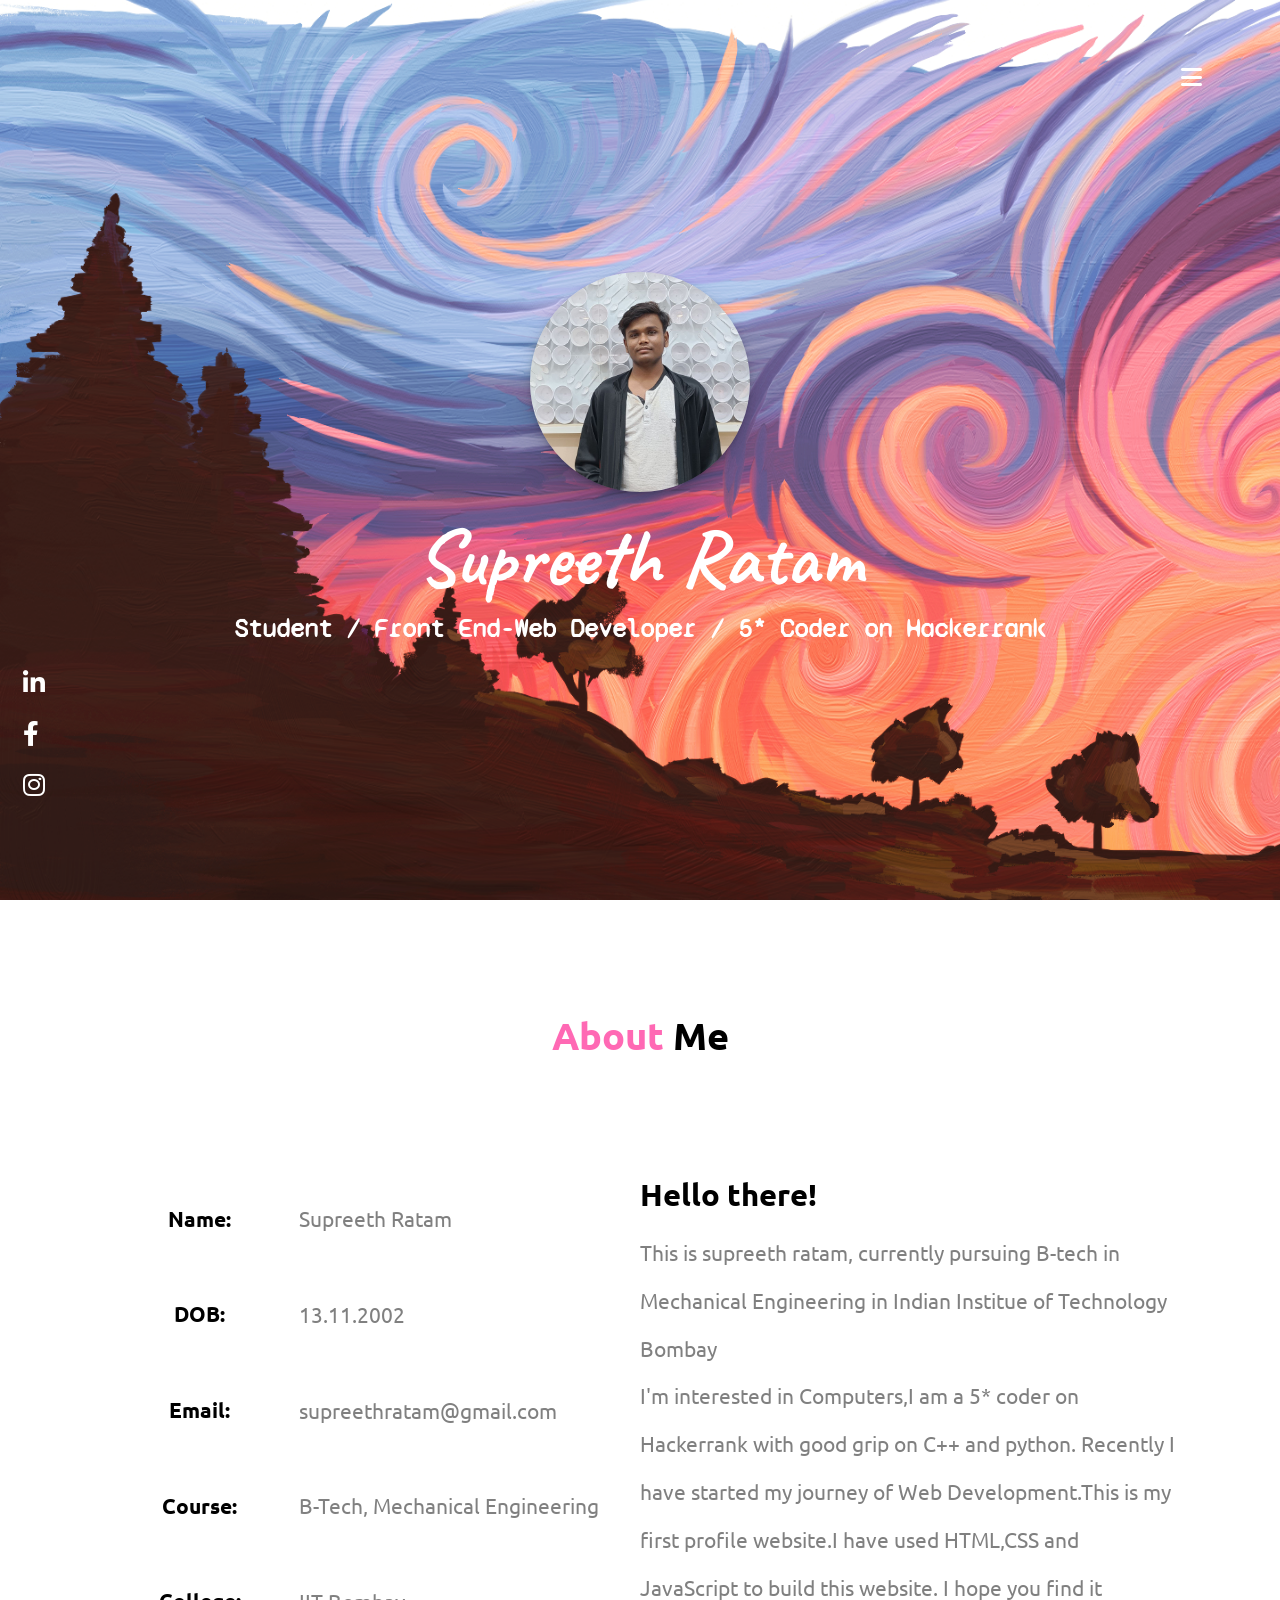
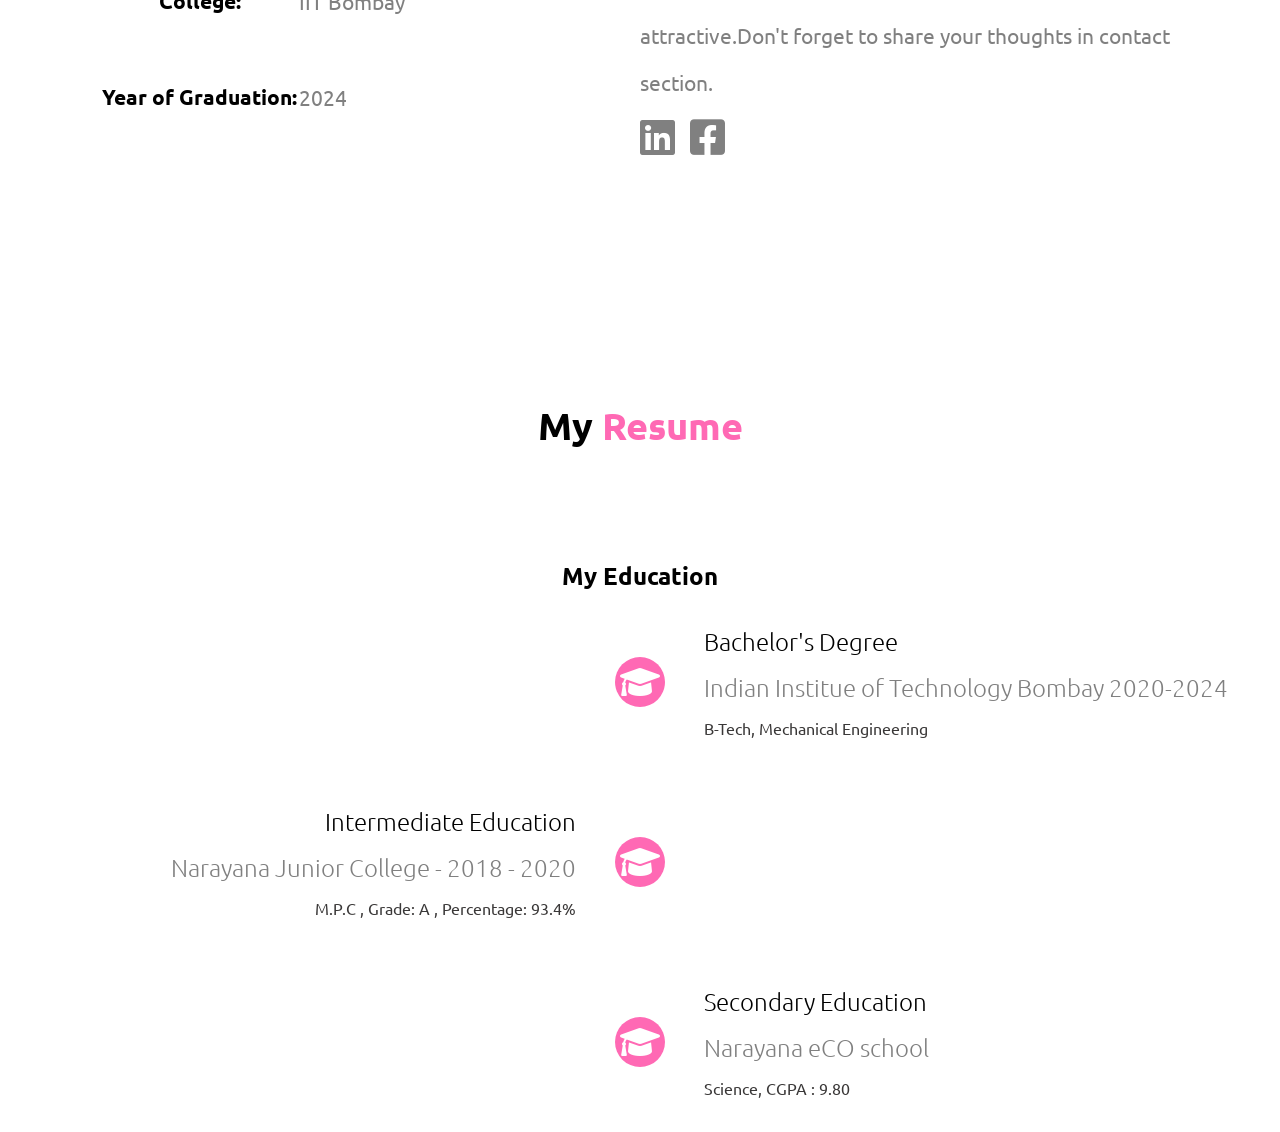
==== index.html @ 2ddf0555 "Second Push This is my second attempt to push the website" ====
<!DOCTYPE html>
<html lang="en">
  <head>
    <meta charset="UTF-8" />
    <meta http-equiv="X-UA-Compatible" content="IE=edge" />
    <meta name="viewport" content="width=device-width, initial-scale=1.0" />
    <title>protofolio</title>
    <link rel="stylesheet" href="style.css" />
    <link rel="preconnect" href="https://fonts.googleapis.com" />
    <link rel="preconnect" href="https://fonts.gstatic.com" crossorigin />
    <link
      href="https://fonts.googleapis.com/css2?family=Caveat:wght@400;500;600;700&family=Montserrat:ital,wght@0,100;0,200;0,300;0,400;0,500;0,600;0,700;0,800;0,900;1,100;1,200;1,300;1,400;1,500;1,600;1,700;1,800;1,900&family=Syne+Mono&family=Ubuntu:ital,wght@0,300;0,400;0,500;0,700;1,300;1,400;1,500;1,700&display=swap"
      rel="stylesheet"
    />
    <link rel="stylesheet" href="css/all.min.css" />
    <link rel="stylesheet" href="css/responsive.css" />
    <link rel="stylesheet" href="https://unpkg.com/aos@next/dist/aos.css" />
  </head>
  <body>
    <!-- -------------------------------cover page------------------------------- -->
    <section id="Home">
      <div class="cover">
        <nav>
          <i class="fa-solid fa-bars" id="clickme"></i>
          <ul id="navli">
            <li><a href="#">Home</a></li>
            <li><a href="#">About Me</a></li>
            <li><a href="#">My Resume</a></li>
            <li><a href="#">Contact Me</a></li>
          </ul>
        </nav>
        <div class="circle">
          <img src="img/me2.jpg" alt="" />
        </div>
        <h1 data-aos="fade-up">Supreeth Ratam</h1>
        <h2 data-aos="fade-up">Student / Front End-Web Developer / 5* Coder on Hackerrank</h2>
        <div class="contactLink">
          <i class="fa-brands fa-linkedin-in"></i>
          <i class="fa-brands fa-facebook-f"></i>
          <i class="fa-brands fa-instagram"></i>
        </div>
      </div>
    </section>
    <!-- ----------------------------------------------AboutMe---------------------------------------------- -->
    <section id="AboutMe">
      <div class="aboutme" data-aos="fade-down">
        <h1><span class="col">About</span> Me</h1>
      </div>
      <div class="box1">
        <div class="left-col" data-aos="fade-right">
          <table>
            <tr>
              <th>Name:</th>
              <td>Supreeth Ratam</td>
            </tr>
            <tr>
              <th>DOB:</th>
              <td>13.11.2002</td>
            </tr>
            <tr>
              <th>Email:</th>
              <td>supreethratam@gmail.com</td>
            </tr>
            <tr>
              <th>Course:</th>
              <td>B-Tech, Mechanical Engineering</td>
            </tr>
            <tr>
              <th>College:</th>
              <td>IIT Bombay</td>
            </tr>
            <tr>
              <th>Year of Graduation:</th>
              <td>2024</td>
            </tr>
          </table>
        </div>
        <div class="right-col" data-aos="fade-left">
          <h1 ata-aos="fade-in">Hello there!</h1>
          <p>
            This is supreeth ratam, currently pursuing B-tech in Mechanical
            Engineering in Indian Institue of Technology Bombay
          </p>
          <p>
            I'm interested in Computers,I am a 5* coder on Hackerrank with good
            grip on C++ and python. Recently I have started my journey of Web
            Development.This is my first profile website.I have used HTML,CSS
            and JavaScript to build this website. I hope you find it
            attractive.Don't forget to share your thoughts in contact section.
          </p>
          <i class="fa-brands fa-linkedin"></i>
          <i class="fa-brands fa-facebook-square"></i>
        </div>
      </div>
    </section>
    <!-----------------------------------resume----------------------------------->
    <section id="resume">
      <div class="aboutme">
        <h1>My <span class="col">Resume</span></h1>
      </div>
      <h2 id="edu">My Education</h2>
      <div class="container">
        <div class="row">
          <div class="emptybox"></div>
          <div class="iconbox">
            <div><i class="fa-solid fa-graduation-cap"></i></div>
          </div>
          <div class="filledbox" data-aos="fade-left">
            <h1>Bachelor's Degree</h1>
            <h2>Indian Institue of Technology Bombay 2020-2024</h2>
            <p>B-Tech, Mechanical Engineering</p>
          </div>
        </div>
        <div class="row">
          <div class="filledbox" id="filled2" data-aos="fade-right">
            <h1>Intermediate Education</h1>
            <h2>Narayana Junior College - 2018 - 2020</h2>
            <p>M.P.C , Grade: A , Percentage: 93.4%</p>
          </div>
          <div class="iconbox">
            <div><i class="fa-solid fa-graduation-cap"></i></div>
          </div>
          <div class="emptybox"></div>
        </div>
        <div class="row">
          <div class="emptybox"></div>
          <div class="iconbox">
            <div><i class="fa-solid fa-graduation-cap"></i></div>
          </div>
          <div class="filledbox" data-aos="fade-left">
            <h1>Secondary Education</h1>
            <h2>Narayana eCO school</h2>
            <p>Science, CGPA : 9.80</p>
          </div>
        </div>
      </div>
    </section>
    <script>
      var navli = document.getElementById("navli");
      var clickme = document.getElementById("clickme");
      navli.style.right = "-250px";
      clickme.onclick = function () {
        if (navli.style.right == "-250px") {
          navli.style.right = "20px";
        } else {
          navli.style.right = "-250px";
        }
      };
    </script>
     <script src="https://unpkg.com/aos@next/dist/aos.js"></script>
     <script>
       AOS.init({
        offset: 120,
        duration: 1000,
       });
     </script>
  </body>
</html>
---- style.css ----
* {
  margin: 0px;
  padding: 0px;
  border: 0;
}
/* -------------------navmenu------------------- */
nav{
  position: absolute;
  top: 60px;
  right: 0px;
  font-size: 20px;
  color: white;
}
#navli{
  position: relative;
  right: -250px;
  transition: 0.5s;
}
nav i{
  cursor: pointer;
  padding: 5px;
  height: 25px;
  width: 25px;
  font-size: 1.5rem ;}
nav li{
  list-style: none;
  color: white;
  font-family: 'Ubuntu'; 
  margin: 15px 0px;
}
nav a{
  text-decoration: none ;
  color: white;
  }
/*------------------------Cover Page------------------------*/
.cover {
  position: relative;
  background: url("img/cover.png");
  background-size: cover;
  height: 100vh;
  display: flex;
  align-items: center;
  justify-content: center;
  flex-direction: column;
}
.circle {
  border-radius: 50%;
  height: 250px;
  width: 250px;
  display: flex;
  align-items: center;
  justify-content: center;
}
.circle img {
  border-radius: 50%;
  height: 220px;
  width: 220px;
  box-shadow: rgba(0, 0, 0, 0.07) 0px 1px 2px, rgba(0, 0, 0, 0.07) 0px 2px 4px,
    rgba(0, 0, 0, 0.07) 0px 4px 8px, rgba(0, 0, 0, 0.07) 0px 8px 16px,
    rgba(0, 0, 0, 0.07) 0px 16px 32px, rgba(0, 0, 0, 0.07) 0px 32px 64px;
}
.cover h1 {
  font-family: "Caveat", cursive;
  color: white;
  font-size: 80px;
}
.cover h2 {
  font-family: "Syne Mono", monospace;
  color: white;
  font-size: 1.6rem;
  padding-top: 5px;
}
.contactLink {
  /*background: rgba(0, 0, 0, 0.5);*/
   height: 100%; 
   position: absolute;
   left: 0px;
   top: 0px; 
   display: flex;
   justify-content: end; 
    flex-direction: column; 
   color: white;
   width: auto;
   font-size: 25px;
}
.contactLink i {
  padding: 3px;
  margin: 20px 8px 0px 20px;
}
.contactLink i:last-child {
     margin: 20px 8px 100px 20px; 
  }
/*-------------- About me ---------------*/
.col{
    color: hotpink;
}
.aboutme{
    display: flex;
    align-items: center;
    justify-content: center;
    height: 30vh;
    font-family: 'Ubuntu';
    font-size: 25px;
}
.box1{
    display: flex;
    justify-content: space-between;
    height: 80vh;
    margin: 0px 100px 0px 100px;
    
}
.left-col{
    width: 50%;
}
.right-col{
    width: 50%;
    font-family: 'Ubuntu';
    font-size: 1.3rem;
    color: grey;
}
.right-col h1{   
    color: black;
    margin: 5px 0 15px 0px;}
.right-col p{
    line-height: 2.3;
    
}

.right-col .fa-brands{
    font-size: 2.5rem;
    color: grey;
    margin: 10px 10px 0px 0px;
}
.right-col .fa-brands:hover{
  color: hotpink;
}
table{
    height: 80%;
    font-family: 'Ubuntu';
    font-size: 1.3rem;
    width: auto;

}
td{
    color: grey;
}
/*-------------------------- Resume-------------------------- */
#resume{
  font-family: 'Ubuntu';
}
#edu{
  text-align: center;
}
.comtainer{
  margin: 5px 100px 0px 100px;
}
.row{
  display: flex;
  width: 100%;
  height: 180px;}
.emptybox{
  width: 45%;
  background-color: white;
}
.filledbox{
  display: flex;
  flex-direction: column;
  justify-content: center;
  width: 45%;
  text-align: left;
}
.filledbox h1{
  font-weight: lighter;
  margin-bottom: 15px;
}
#filled2{
  text-align: right;
}
.filledbox h2{
  color: grey;
  font-weight: lighter;
  margin-bottom: 10px;
}
.filledbox p{
  color: rgb(58, 56, 56);
  margin-top: 5px;
  
}
.iconbox{
  display: flex;
  align-items: center;
  justify-content: center;
  width: 10%;
  font-size: 2rem;
}
.iconbox div{
  display: flex;
  background-color: hotpink;
  border-radius: 50%;
  color: white;
  height: 50px;
  width: 50px;
  justify-content: center;
  align-items: center;
}
---- css/responsive.css ----
@media only screen and (max-width:964px ) {
    .contactLink{
        position: relative;
        left: 0px;
        bottom: 0px;
        flex-direction: row;
        
    }
    .aboutme{
        height: 20vh;
    }
    .left-col{
        width: 100%;
        display: flex;
        align-items: center;
        justify-content: center;
        height: 57vh;
        margin: 0px 0px 20px 44px;
    }
    th, td {
        margin: 10px 0px;
    }
    .right-col{
        width: 100%;
        display: block;
        margin: auto;
        height: 80vh;
    }
    .box1{
        display: block;
        margin: 10px 100px;
        height: 110vh;
    }
  }
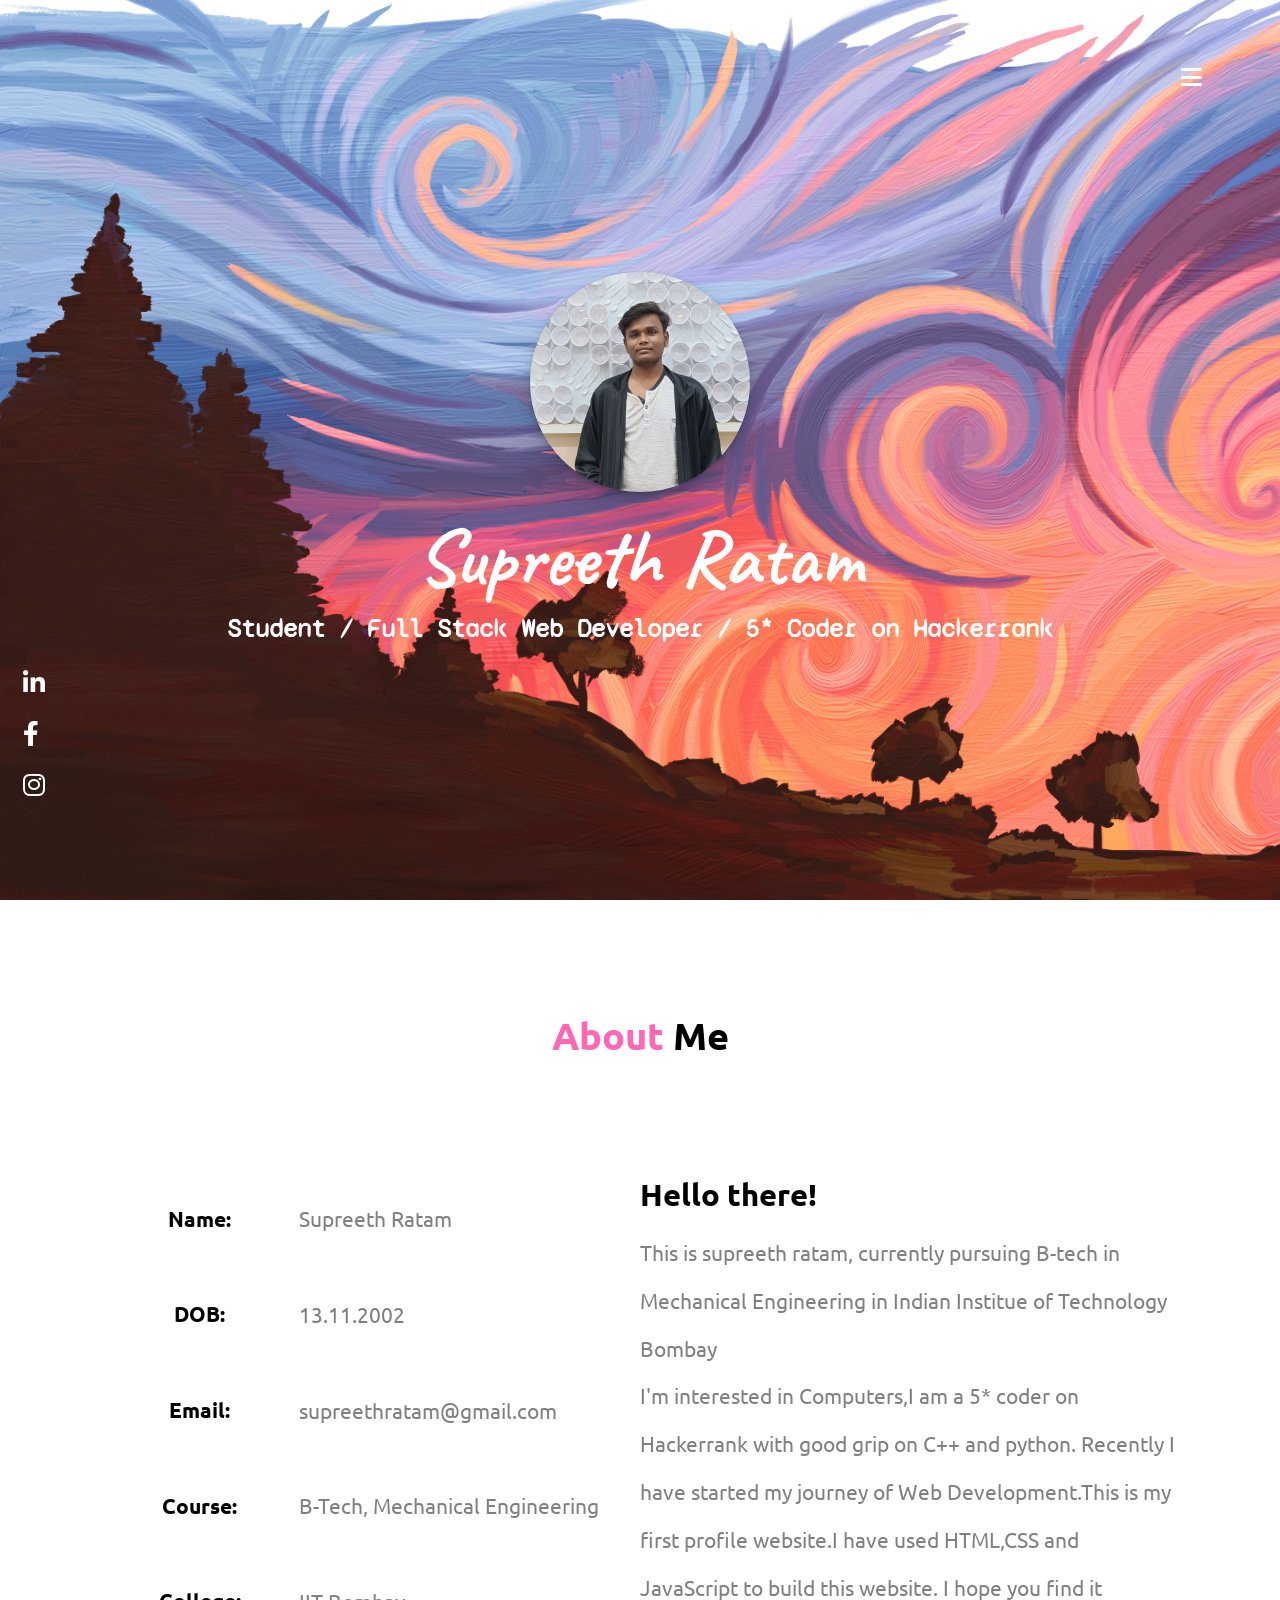
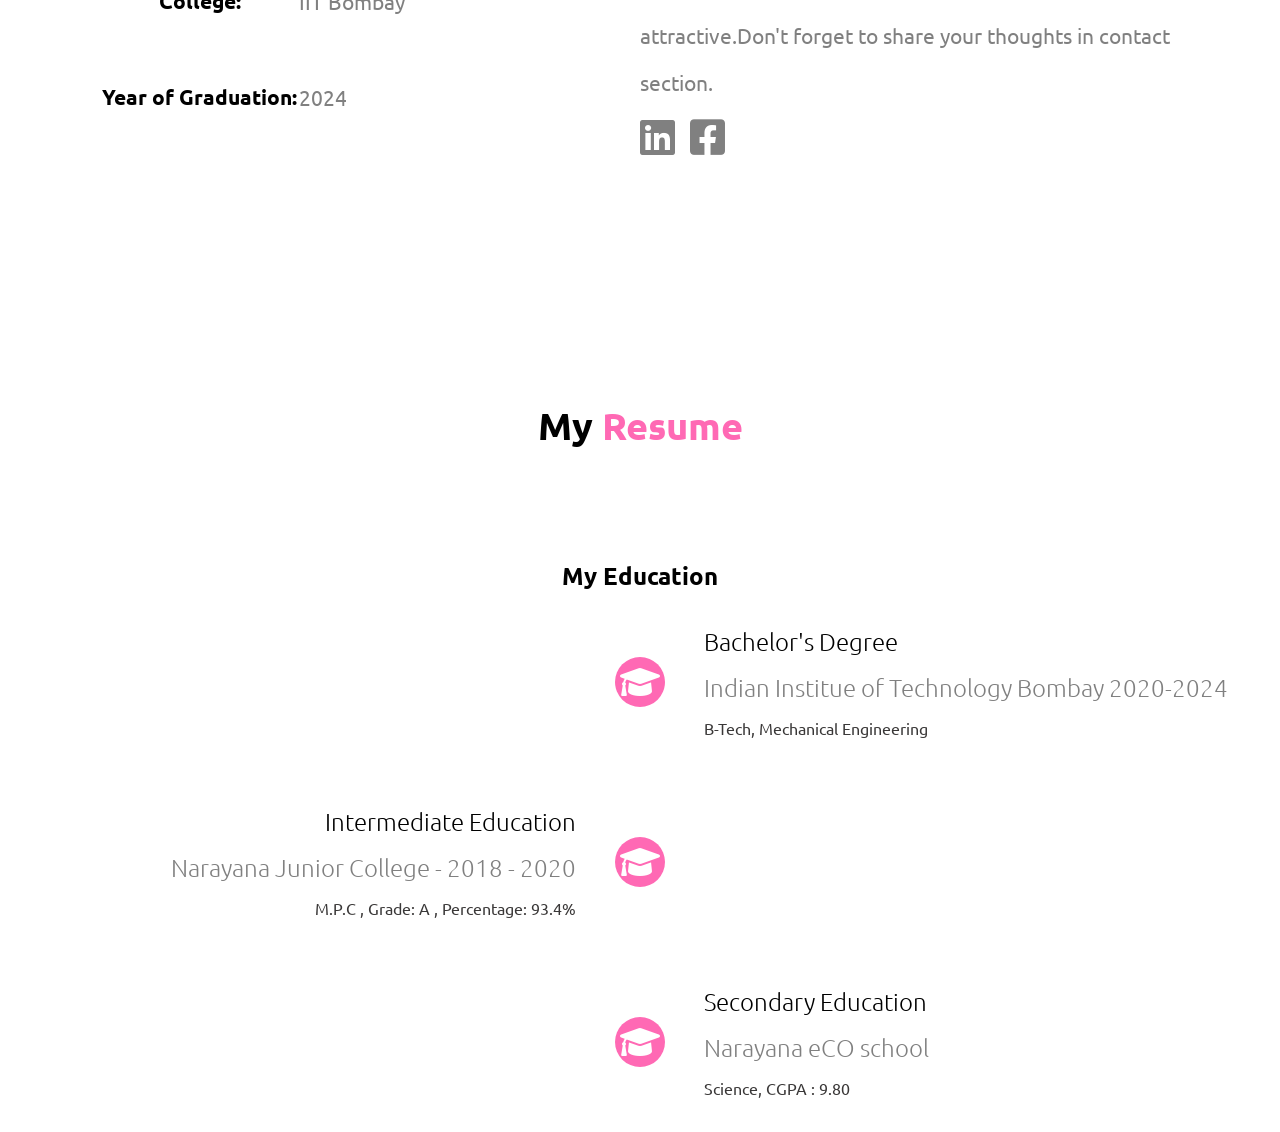
==== commit d228ffce: "Update index.html" ====
--- a/index.html
+++ b/index.html
@@ -33,7 +33,7 @@
           <img src="img/me2.jpg" alt="" />
         </div>
         <h1 data-aos="fade-up">Supreeth Ratam</h1>
-        <h2 data-aos="fade-up">Student / Front End-Web Developer / 5* Coder on Hackerrank</h2>
+        <h2 data-aos="fade-up">Student / Full Stack Web Developer / 5* Coder on Hackerrank</h2>
         <div class="contactLink">
           <i class="fa-brands fa-linkedin-in"></i>
           <i class="fa-brands fa-facebook-f"></i>
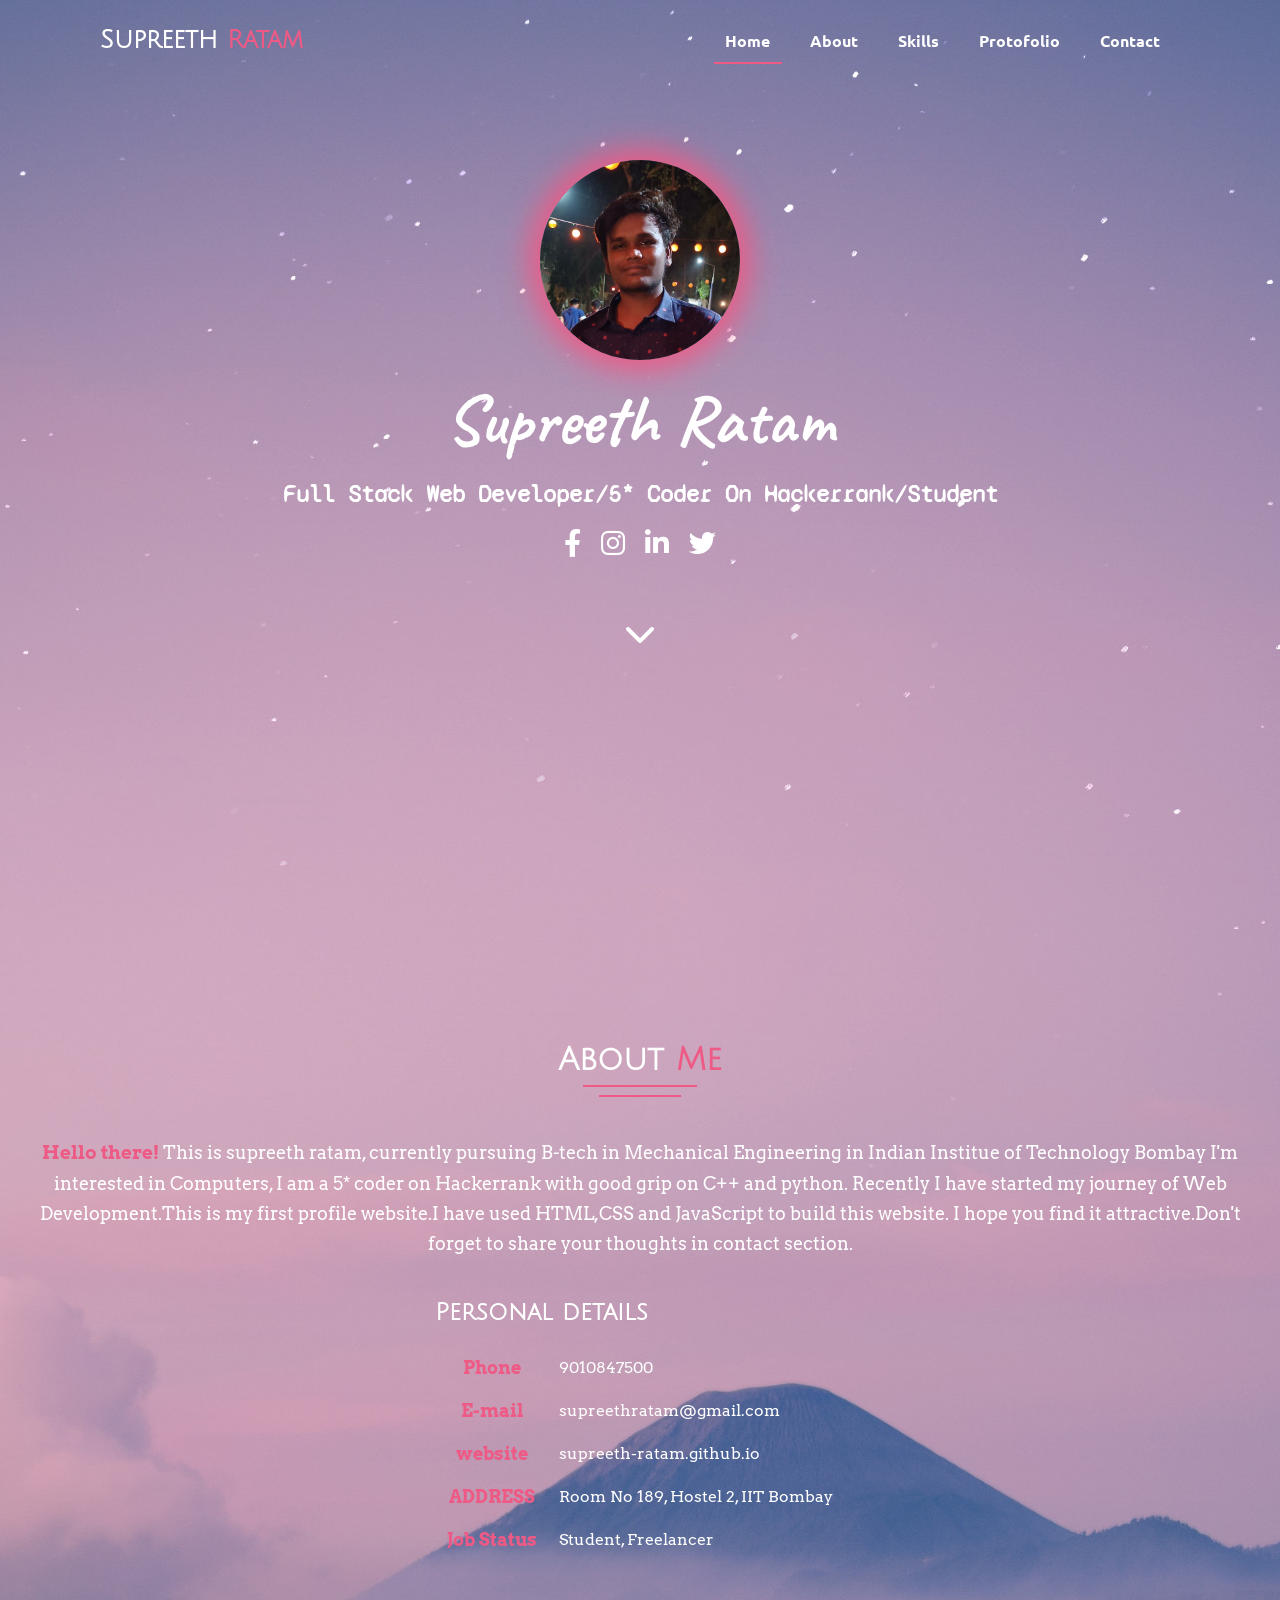
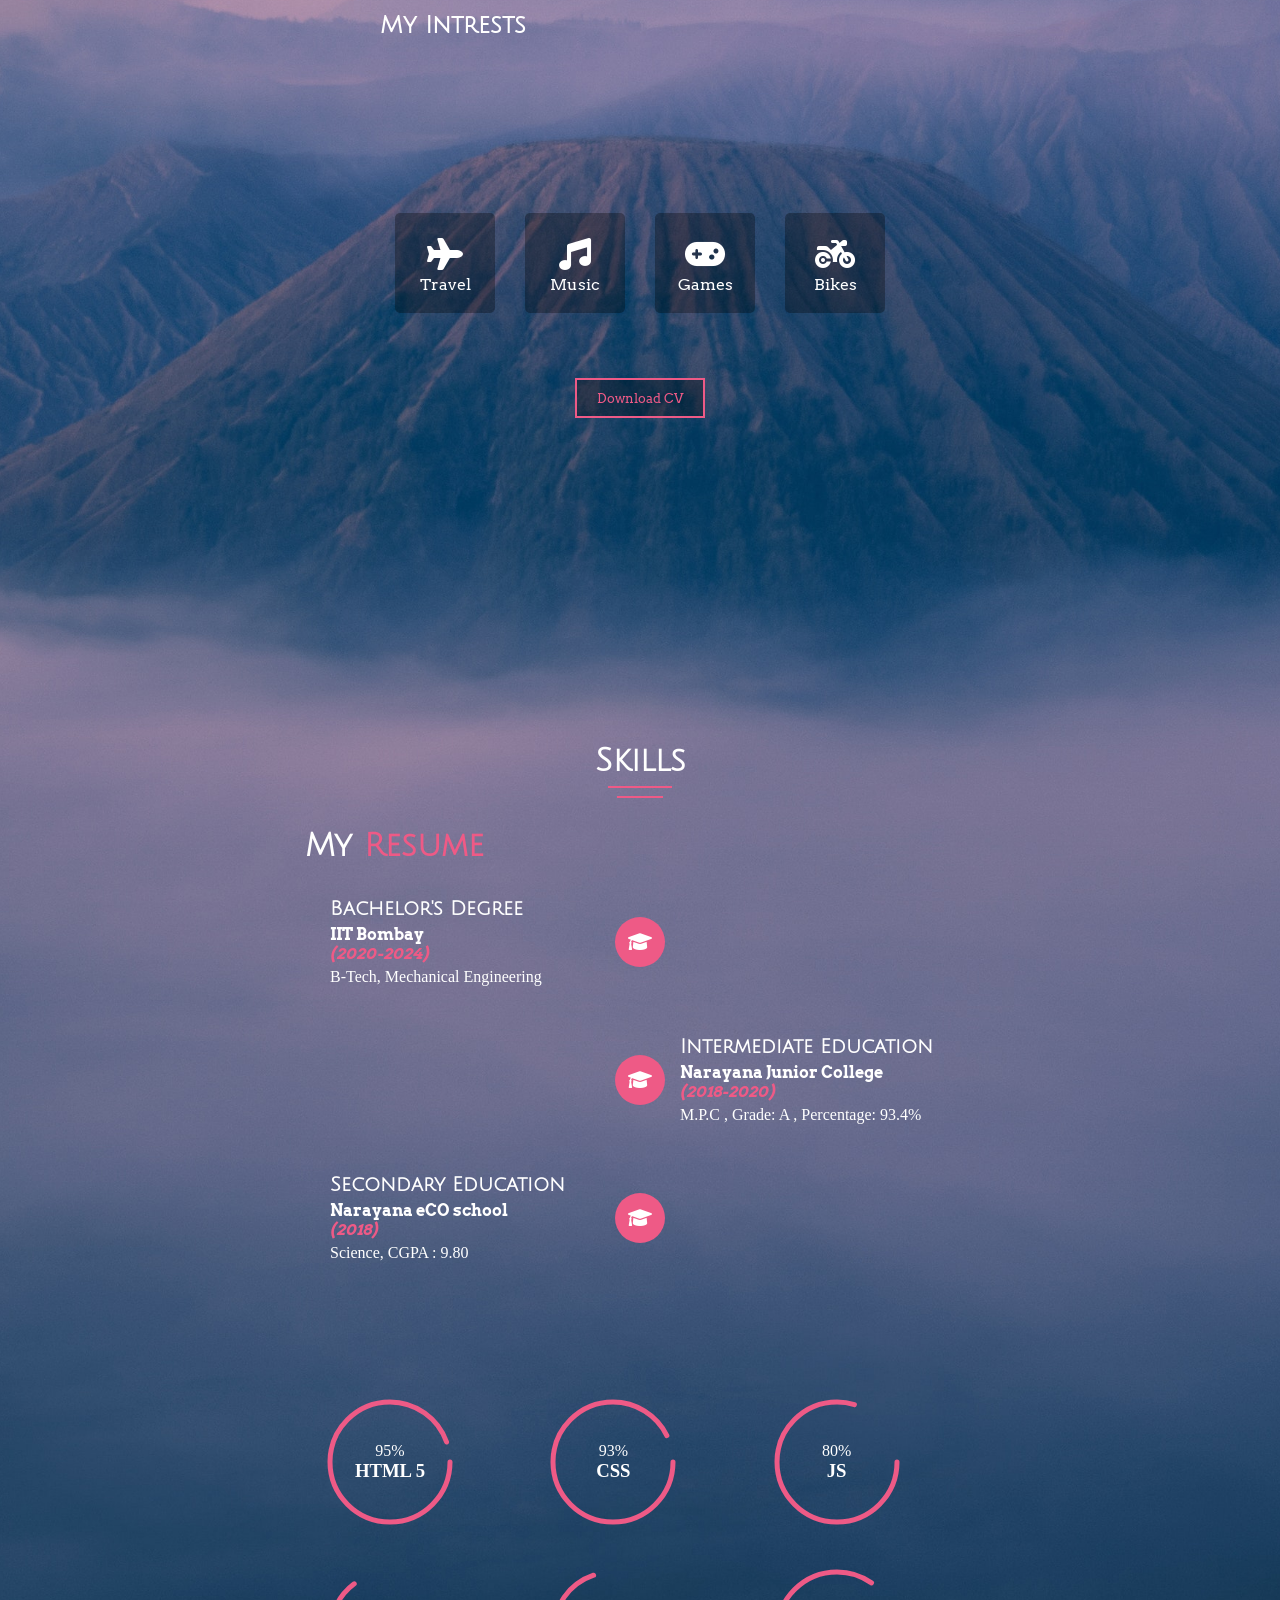
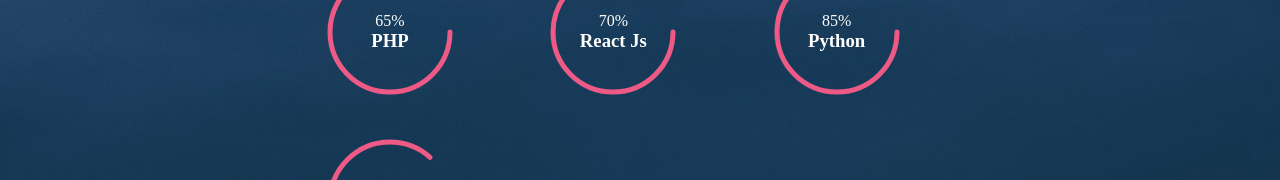
==== commit bfd130ff: "changed the entire thing there are very very big major chnages" ====
--- a/index.html
+++ b/index.html
@@ -9,150 +9,337 @@
     <link rel="preconnect" href="https://fonts.googleapis.com" />
     <link rel="preconnect" href="https://fonts.gstatic.com" crossorigin />
     <link
-      href="https://fonts.googleapis.com/css2?family=Caveat:wght@400;500;600;700&family=Montserrat:ital,wght@0,100;0,200;0,300;0,400;0,500;0,600;0,700;0,800;0,900;1,100;1,200;1,300;1,400;1,500;1,600;1,700;1,800;1,900&family=Syne+Mono&family=Ubuntu:ital,wght@0,300;0,400;0,500;0,700;1,300;1,400;1,500;1,700&display=swap"
+      href="https://fonts.googleapis.com/css2?family=Arvo:ital@0;1&family=Caveat:wght@400;500;600;700&family=Lato:ital@0;1&family=Montserrat:ital,wght@0,100;0,200;0,300;0,400;0,500;0,600;0,700;0,800;0,900;1,100;1,200;1,300;1,400;1,500;1,600;1,700;1,800;1,900&family=Syne+Mono&family=Ubuntu:ital,wght@0,300;0,400;0,500;0,700;1,300;1,400;1,500;1,700&display=swap"
       rel="stylesheet"
     />
-    <link rel="stylesheet" href="css/all.min.css" />
+    <link
+      href="https://fonts.googleapis.com/css?family=Julius+Sans+One|Monda"
+      rel="stylesheet"
+    />
+    <link
+      rel="stylesheet"
+      href="https://cdnjs.cloudflare.com/ajax/libs/font-awesome/6.0.0/css/all.min.css"
+      integrity="sha512-9usAa10IRO0HhonpyAIVpjrylPvoDwiPUiKdWk5t3PyolY1cOd4DSE0Ga+ri4AuTroPR5aQvXU9xC6qOPnzFeg=="
+      crossorigin="anonymous"
+      referrerpolicy="no-referrer"
+    />
+    <link rel="stylesheet" href="https://unpkg.com/aos@next/dist/aos.css" />
     <link rel="stylesheet" href="css/responsive.css" />
-    <link rel="stylesheet" href="https://unpkg.com/aos@next/dist/aos.css" />
   </head>
-  <body>
-    <!-- -------------------------------cover page------------------------------- -->
-    <section id="Home">
-      <div class="cover">
-        <nav>
-          <i class="fa-solid fa-bars" id="clickme"></i>
-          <ul id="navli">
-            <li><a href="#">Home</a></li>
-            <li><a href="#">About Me</a></li>
-            <li><a href="#">My Resume</a></li>
-            <li><a href="#">Contact Me</a></li>
-          </ul>
-        </nav>
-        <div class="circle">
-          <img src="img/me2.jpg" alt="" />
-        </div>
-        <h1 data-aos="fade-up">Supreeth Ratam</h1>
-        <h2 data-aos="fade-up">Student / Full Stack Web Developer / 5* Coder on Hackerrank</h2>
-        <div class="contactLink">
-          <i class="fa-brands fa-linkedin-in"></i>
-          <i class="fa-brands fa-facebook-f"></i>
-          <i class="fa-brands fa-instagram"></i>
-        </div>
-      </div>
-    </section>
-    <!-- ----------------------------------------------AboutMe---------------------------------------------- -->
-    <section id="AboutMe">
-      <div class="aboutme" data-aos="fade-down">
-        <h1><span class="col">About</span> Me</h1>
-      </div>
-      <div class="box1">
-        <div class="left-col" data-aos="fade-right">
+  <body >
+    <div class="main" id = 'parallax'>
+    <div class="navbar">
+      <div class="logo">Supreeth <span class="pink">Ratam</span></div>
+      <ul>
+        <li><a href="#" class="Active">Home</a></li>
+        <li><a href="#aboutme">About</a></li>
+        <li><a href="#contactme">Skills</a></li>
+        <li><a href="">Protofolio</a></li>
+        <li><a href="">Contact</a></li>
+      </ul>
+      <div class="bar">
+        <i class="fa-solid fa-bars"></i>
+      </div>
+    </div>
+    <div class="container" data-aos="fade-up"
+    data-aos-anchor-placement="top-bottom">
+      <div class="dp"></div>
+      <h1>Supreeth Ratam</h1>
+      <h2>Full Stack Web Developer/5* Coder On Hackerrank/Student</h2>
+      <div class="sociaLinks">
+        <a href="https://www.facebook.com/supreeth.ratam"
+          ><i class="fa-brands fa-facebook-f"></i
+        ></a>
+        <a href="https://www.instagram.com/supreeth_ratam/?hl=en"
+          ><i class="fa-brands fa-instagram"></i
+        ></a>
+        <a href="https://www.linkedin.com/in/supreeth-ratam-127117221/">
+          <i class="fa-brands fa-linkedin-in"></i
+        ></a>
+        <a href="https://twitter.com/Supreet34364725"
+          ><i class="fa-brands fa-twitter"></i
+        ></a>
+      </div>
+      <div class="chevron">
+        
+          <a href="#aboutme"><i class="fa-solid fa-chevron-down"></i></a>
+        </i>
+      </div>
+    </div>
+    <div class="aboutme" id="aboutme">
+      <div class="heading">
+        <h1>About <span class="pink">Me</span></h1>
+        <div class="line1"></div>
+        <div class="line2"></div>
+      </div>
+      <div class="para1" data-aos="zoom-in-up">
+        <p>
+          <span class="pink">Hello there!</span>
+          This is supreeth ratam, currently pursuing B-tech in Mechanical
+          Engineering in Indian Institue of Technology Bombay I'm interested in
+          Computers, I am a 5* coder on Hackerrank with good grip on C++ and
+          python. Recently I have started my journey of Web Development.This is
+          my first profile website.I have used HTML,CSS and JavaScript to build
+          this website. I hope you find it attractive.Don't forget to share your
+          thoughts in contact section.
+        </p>
+      </div> 
+      <div class="grid-container">
+        <div class="left-col" data-aos="zoom-in-up">
+          <h2>Personal details</h2>
           <table>
             <tr>
-              <th>Name:</th>
-              <td>Supreeth Ratam</td>
-            </tr>
-            <tr>
-              <th>DOB:</th>
-              <td>13.11.2002</td>
-            </tr>
-            <tr>
-              <th>Email:</th>
+              <th>Phone</th>
+              <td>9010847500</td>
+            </tr>
+            <tr>
+              <th>E-mail</th>
               <td>supreethratam@gmail.com</td>
             </tr>
             <tr>
-              <th>Course:</th>
-              <td>B-Tech, Mechanical Engineering</td>
-            </tr>
-            <tr>
-              <th>College:</th>
-              <td>IIT Bombay</td>
-            </tr>
-            <tr>
-              <th>Year of Graduation:</th>
-              <td>2024</td>
+              <th>website</th>
+              <td>supreeth-ratam.github.io</td>
+            </tr>
+            <tr>
+              <th>ADDRESS</th>
+              <td>Room No 189, Hostel 2, IIT Bombay</td>
+            </tr>
+            <tr>
+              <th>Job Status</th>
+              <td>Student, Freelancer</td>
             </tr>
           </table>
         </div>
-        <div class="right-col" data-aos="fade-left">
-          <h1 ata-aos="fade-in">Hello there!</h1>
-          <p>
-            This is supreeth ratam, currently pursuing B-tech in Mechanical
-            Engineering in Indian Institue of Technology Bombay
-          </p>
-          <p>
-            I'm interested in Computers,I am a 5* coder on Hackerrank with good
-            grip on C++ and python. Recently I have started my journey of Web
-            Development.This is my first profile website.I have used HTML,CSS
-            and JavaScript to build this website. I hope you find it
-            attractive.Don't forget to share your thoughts in contact section.
-          </p>
-          <i class="fa-brands fa-linkedin"></i>
-          <i class="fa-brands fa-facebook-square"></i>
-        </div>
-      </div>
-    </section>
-    <!-----------------------------------resume----------------------------------->
-    <section id="resume">
-      <div class="aboutme">
-        <h1>My <span class="col">Resume</span></h1>
-      </div>
-      <h2 id="edu">My Education</h2>
-      <div class="container">
-        <div class="row">
-          <div class="emptybox"></div>
-          <div class="iconbox">
-            <div><i class="fa-solid fa-graduation-cap"></i></div>
-          </div>
-          <div class="filledbox" data-aos="fade-left">
-            <h1>Bachelor's Degree</h1>
-            <h2>Indian Institue of Technology Bombay 2020-2024</h2>
-            <p>B-Tech, Mechanical Engineering</p>
+        <div class="right-col" data-aos="zoom-in-up">
+          <h2>My Intrests</h2>
+          <div class="icon-container">
+            <div class="icon-holder" data-aos="zoom-in-up">
+              <i class="fa-solid fa-code"></i>
+              <p>Web Dev</p>
+            </div>
+            <div class="icon-holder" data-aos="zoom-in-up">
+              <i class="fa-brands fa-python"></i>
+              <p>python</p>
+            </div>
+            <div class="icon-holder" data-aos="zoom-in-up">
+              <i class="fa-solid fa-microchip"></i>
+              <p>Tech</p>
+            </div>
+            <div class="icon-holder" data-aos="zoom-in-up">
+              <i class="fa-solid fa-gears"></i>
+              <p>Mechanics</p>
+            </div>
+            <div class="icon-holder" data-aos="zoom-in-up">
+              <i class="fa-solid fa-plane"></i>
+              <p>Travel</p>
+            </div>
+            <div class="icon-holder" data-aos="zoom-in-up">
+              <i class="fa-solid fa-music"></i>
+              <p>Music</p>
+            </div>
+            <div class="icon-holder" data-aos="zoom-in-up">
+              <i class="fa-solid fa-gamepad"></i>
+              <p>Games</p>
+            </div>
+            <div class="icon-holder" data-aos="zoom-in-up">
+              <i class="fa-solid fa-motorcycle"></i>
+              <p>Bikes</p>
+            </div>
           </div>
         </div>
-        <div class="row">
-          <div class="filledbox" id="filled2" data-aos="fade-right">
-            <h1>Intermediate Education</h1>
-            <h2>Narayana Junior College - 2018 - 2020</h2>
-            <p>M.P.C , Grade: A , Percentage: 93.4%</p>
-          </div>
-          <div class="iconbox">
-            <div><i class="fa-solid fa-graduation-cap"></i></div>
-          </div>
-          <div class="emptybox"></div>
-        </div>
-        <div class="row">
-          <div class="emptybox"></div>
-          <div class="iconbox">
-            <div><i class="fa-solid fa-graduation-cap"></i></div>
-          </div>
-          <div class="filledbox" data-aos="fade-left">
-            <h1>Secondary Education</h1>
-            <h2>Narayana eCO school</h2>
-            <p>Science, CGPA : 9.80</p>
+      </div>
+      <button class="downloadCv">
+        Download CV
+      </button>
+    </div>
+    <div class="contactme" id = "contactme">
+      <div class="heading">
+        <h1>Skills</h1>
+          <div class="line1"></div>
+          <div class="line2"></div>
+      </div>
+      <div class="skill-container">
+        <div class="left-box">
+          <h2>My <span class="pink">Resume</span></h2>
+          <div class="resume">
+            <div class="filled-box"  data-aos="fade-up"
+            data-aos-anchor-placement="bottom-bottom">
+            <div class="icon-box" id="icon-box"><i class="fa-solid fa-graduation-cap"></i></div>  
+            <div>
+              <h2>Bachelor's Degree</h2>
+              <h3>IIT Bombay <br><spam class="pink"><i>(2020-2024)</i></spam> </h3>
+              <p>B-Tech, Mechanical Engineering</p></div>
+            </div>
+            <div class="icon-box">
+              <i class="fa-solid fa-graduation-cap"></i>
+            </div>
+            <div class="empty-box"></div>
+            <div class="empty-box"></div>
+            <div class="icon-box">
+              <i class="fa-solid fa-graduation-cap"></i>
+            </div>
+            <div class="filled-box" data-aos="fade-up"
+            data-aos-anchor-placement="bottom-bottom">
+            <div class="icon-box" id="icon-box"><i class="fa-solid fa-graduation-cap"></i></div>
+              <div>
+              <h2>Intermediate Education</h2>
+              <h3>Narayana Junior College <br> <spam class="pink"><i>(2018-2020)</i></spam> </h3>
+              <p>M.P.C , Grade: A , Percentage: 93.4% </p></div>
+            </div>
+            <div class="filled-box"  data-aos="fade-up"
+            data-aos-anchor-placement="bottom-bottom" >
+            <div class="icon-box" id="icon-box"><i class="fa-solid fa-graduation-cap"></i></div>
+              <div>
+                <h2>Secondary Education</h2>
+              <h3>Narayana eCO school <br> <spam class="pink"><i>(2018)</i></spam> </h3>
+              <p>Science, CGPA : 9.80</p></div>
+            </div>
+            <div class="icon-box">
+              <i class="fa-solid fa-graduation-cap"></i>
+            </div>
+            
+            <div class="empty-box"></div>
+
           </div>
         </div>
-      </div>
-    </section>
-    <script>
-      var navli = document.getElementById("navli");
-      var clickme = document.getElementById("clickme");
-      navli.style.right = "-250px";
-      clickme.onclick = function () {
-        if (navli.style.right == "-250px") {
-          navli.style.right = "20px";
-        } else {
-          navli.style.right = "-250px";
-        }
-      };
-    </script>
-     <script src="https://unpkg.com/aos@next/dist/aos.js"></script>
-     <script>
-       AOS.init({
-        offset: 120,
-        duration: 1000,
-       });
-     </script>
-  </body>
+        <div class="right-box">
+          <div class="right-col">
+            <div class="skills-container" >
+              <div class="skill-holder">
+                <div class="outer"></div>
+                <div class="inner">
+                  <p>95%</p>
+                  <h3>HTML 5</h3>
+                </div>
+                <svg xmlns="http://www.w3.org/2000/svg" version="1.1" width="140px" height="140px">
+                  <defs>
+                     <linearGradient id="GradientColor">
+                        <stop offset="0%" stop-color="#e91e63" />
+                        <stop offset="100%" stop-color="#673ab7" />
+                     </linearGradient>
+                  </defs>
+                  <circle cx="70" cy="70" r="60" stroke-linecap="round" id="html"/>
+                </svg>
+                
+              </div>
+              <div class="skill-holder">
+                <div class="outer"></div>
+                <div class="inner">
+                  <p>93%</p>
+                  <h3>CSS</h3>
+                </div>
+                <svg xmlns="http://www.w3.org/2000/svg" version="1.1" width="140px" height="140px">
+                  <defs>
+                     <linearGradient id="GradientColor">
+                        <stop offset="0%" stop-color="#e91e63" />
+                        <stop offset="100%" stop-color="#673ab7" />
+                     </linearGradient>
+                  </defs>
+                  <circle cx="70" cy="70" r="60" stroke-linecap="round" id="css"/>
+                </svg>
+                
+              </div>
+              <div class="skill-holder">
+                <div class="outer"></div>
+                <div class="inner">
+                  <p>80%</p>
+                  <h3>JS</h3>
+                </div>
+                <svg xmlns="http://www.w3.org/2000/svg" version="1.1" width="140px" height="140px">
+                  <defs>
+                     <linearGradient id="GradientColor">
+                        <stop offset="0%" stop-color="#e91e63" />
+                        <stop offset="100%" stop-color="#673ab7" />
+                     </linearGradient>
+                  </defs>
+                  <circle cx="70" cy="70" r="60" stroke-linecap="round" id="js" />
+                </svg>
+                
+              </div>
+              <div class="skill-holder">
+                <div class="outer"></div>
+                <div class="inner">
+                  <p>65%</p>
+                  <h3>PHP</h3>
+                </div>
+                <svg xmlns="http://www.w3.org/2000/svg" version="1.1" width="140px" height="140px">
+                  <defs>
+                     <linearGradient id="GradientColor">
+                        <stop offset="0%" stop-color="#e91e63" />
+                        <stop offset="100%" stop-color="#673ab7" />
+                     </linearGradient>
+                  </defs>
+                  <circle cx="70" cy="70" r="60" stroke-linecap="round" id="php" />
+                </svg>
+                
+              </div>
+              <div class="skill-holder">
+                <div class="outer"></div>
+                <div class="inner">
+                  <p>70%</p>
+                  <h3>React Js</h3>
+                </div>
+                <svg xmlns="http://www.w3.org/2000/svg" version="1.1" width="140px" height="140px">
+                  <defs>
+                     <linearGradient id="GradientColor">
+                        <stop offset="0%" stop-color="#e91e63" />
+                        <stop offset="100%" stop-color="#673ab7" />
+                     </linearGradient>
+                  </defs>
+                  <circle cx="70" cy="70" r="60" stroke-linecap="round" id="reactjs" />
+                </svg>
+                
+              </div>
+              <div class="skill-holder">
+                <div class="outer"></div>
+                <div class="inner">
+                  <p>85%</p>
+                  <h3>Python</h3>
+                </div>
+                <svg xmlns="http://www.w3.org/2000/svg" version="1.1" width="140px" height="140px">
+                  <defs>
+                     <linearGradient id="GradientColor">
+                        <stop offset="0%" stop-color="#e91e63" />
+                        <stop offset="100%" stop-color="#673ab7" />
+                     </linearGradient>
+                  </defs>
+                  <circle cx="70" cy="70" r="60" stroke-linecap="round" id="python" />
+                </svg>
+                
+              </div>
+              <div class="skill-holder">
+                <div class="outer"></div>
+                <div class="inner">
+                  <p>87%</p>
+                  <h3>C++</h3>
+                </div>
+                <svg xmlns="http://www.w3.org/2000/svg" version="1.1" width="140px" height="140px">
+                  <defs>
+                     <linearGradient id="GradientColor">
+                        <stop offset="0%" stop-color="#e91e63" />
+                        <stop offset="100%" stop-color="#673ab7" />
+                     </linearGradient>
+                  </defs>
+                  <circle cx="70" cy="70" r="60" stroke-linecap="round" id="c"/>
+                </svg>
+                
+              </div>
+            </div>
+          </div>
+        </div>
+      </div>
+      
+    </div>
+  </div>
+</div>
+  <script src="https://unpkg.com/aos@next/dist/aos.js"></script>
+  <script>
+    AOS.init(
+      {
+        offset: 150,
+      }
+    );
+  </script>
+  <script src="script.js"></script>
+</body>
 </html>
--- a/style.css
+++ b/style.css
@@ -1,205 +1,393 @@
 * {
-  margin: 0px;
-  padding: 0px;
-  border: 0;
-}
-/* -------------------navmenu------------------- */
-nav{
+  margin: 0;
+  padding: 0;
+  box-sizing: border-box;
+}
+::-webkit-scrollbar {
+  width: 0;  
+  background: transparent;  
+}
+html {
+  scroll-behavior: smooth;
+}
+.main{
+  background: url(images/bg.jpg);
+  background-size: cover;
+  background-position: center;
+  background-repeat: repeat-y;
+  overflow: scroll;
+  scrollbar-width: none;
+}
+
+#icon-box{
+  display: none;
+}
+.logo {
+  font-family: 'Julius Sans One', sans-serif;
+  font-size: 25px;
+  color: white;
+  margin-left: 100px;
+}
+.pink{
+  color: rgb(238, 90, 134);
+}
+.navbar {
+  display: flex;
+  align-items: center;
+  font-family: 'Ubuntu', sans-serif;
+  justify-content: space-between;
+  font-weight: bold;
+  height: 80px;
+}
+.navbar ul {
+  display: flex;
+  align-items: center;
+  margin-right: 100px;
+}
+.navbar ul li {
+  list-style: none;
+  padding: 20px 20px;
+  position: relative;
+}
+.navbar ul li a {
+  text-decoration: none;
+  color: white;
+  transition: 500ms ease-in;
+}
+.Active::after{
+  content: "";
   position: absolute;
-  top: 60px;
-  right: 0px;
-  font-size: 20px;
-  color: white;
-}
-#navli{
-  position: relative;
-  right: -250px;
-  transition: 0.5s;
-}
-nav i{
-  cursor: pointer;
-  padding: 5px;
-  height: 25px;
-  width: 25px;
-  font-size: 1.5rem ;}
-nav li{
-  list-style: none;
-  color: white;
-  font-family: 'Ubuntu'; 
-  margin: 15px 0px;
-}
-nav a{
-  text-decoration: none ;
-  color: white;
+  bottom: 10%;
+  left: 10%;
+  width: 80%;
+  height: 2px;
+  background-color: rgb(238, 90, 134);
+}
+.navbar ul li a:hover{
+  color: rgb(238, 90, 134);
+  font-size: 1.2rem;
+}
+.bar{
+  color: white;
+  display: none;
+}
+.container {
+    height: 100vh;
+    width: auto;
+    display: flex;
+    flex-direction: column;
+    align-items: center;
+    color: white;
   }
-/*------------------------Cover Page------------------------*/
-.cover {
-  position: relative;
-  background: url("img/cover.png");
+.dp {
+  height: 200px;
+  width: 200px;
+  border-radius: 50%;
+  background: url(images/dp2.jpg);
   background-size: cover;
+  background-position: center;
+  /* background: rgba(0, 0, 0, 0.5); */
+  box-shadow: 0 0 30px 10px rgb(238, 90, 134);
+  margin-top: 80px;
+}
+
+.container h1 {
+  font-family: "Caveat", cursive;
+  font-size: 70px;
+  padding: 16px;
+
+}
+.container h2 {
+  font-family: "Syne Mono", monospace;
+}
+.sociaLinks{
+    display: flex;
+    font-size: 1.7rem;
+    padding: 10px;
+}
+.sociaLinks i{
+    padding: 10px;
+}
+.sociaLinks a{
+  color: white;
+}
+.sociaLinks i:hover{
+  color: rgb(238, 90, 134);
+}
+.chevron{
+  margin: 40px 0px;
+  font-size: 2rem;
+  transition: 500ms;
+}
+.chevron a{
+  color: #fff;
+}
+.chevron:hover{
+ color: rgb(238, 90, 134);
+ font-size: 2.2rem;
+}
+.aboutme{
+  display: flex;
+  align-items: center;
+  justify-content: center;
+  flex-direction: column;
+  margin: 20px 0px 20px;
+  height: 100vh ;
+  font-family: 'Arvo',serif;
+}
+.heading{
+  font-family: 'Julius Sans One', sans-serif;
+  display: flex;
+  align-items: center;
+  flex-direction: column;
+  color: white;
+}
+.line1{
+  width: 70%;
+  margin: 8px;
+  background-color: rgb(238, 90, 134);
+  height: 2px;
+}
+.line2{
+  width: 50%;
+  background-color: rgb(238, 90, 134);
+  height: 2px;
+}
+.para1 span{
+  font-weight: bold;
+  font-size: 1.2rem;
+}
+.para1{
+  font-family: 'Arvo', serif;
+  color: white;  
+  line-height: 1.7;
+  font-size: 1.1rem;
+  text-align: center;
+  margin: 30px 0px;
+  padding: 10px 30px;
+}
+.grid-container{
+  margin: 0px 100px;
+  display: grid;
+  grid-template-columns: 45% 45%;
+  gap: 50px;
+}
+.left-col{
+  color: white;
+  margin: auto;
+}
+.left-col h2{
+  font-family:'Julius Sans One', sans-serif; 
+}
+
+.right-col h2{
+  font-family:'Julius Sans One', sans-serif; 
+  color: white;
+}
+.left-col table{
+  height: 100%;
+  margin-top: 20px;
+}
+.left-col table td ,.left-col table th{
+  padding: 10px;
+}
+.left-col th{  
+  color: rgb(238, 90, 134);
+  font-weight: bold;
+  font-size: 1.1rem;
+}
+.icon-container{
+  display:grid;
+  grid-template-columns: auto auto auto auto;
+  margin-top: 30px;
+}
+.icon-holder{
+  border-radius: 5px;
+  display: flex;
+  align-items: center;
+  justify-content: center;
+  flex-direction: column;
+  margin: 15px;
+  height: 100px;
+  width: 100px;
+  color: white;
+  background: rgba(0, 0, 0, 0.3);
+}
+.icon-holder i{
+  font-size: 2rem;
+  margin: 5px;
+}
+.contactme{
   height: 100vh;
   display: flex;
   align-items: center;
   justify-content: center;
   flex-direction: column;
 }
-.circle {
-  border-radius: 50%;
-  height: 250px;
-  width: 250px;
-  display: flex;
-  align-items: center;
-  justify-content: center;
-}
-.circle img {
-  border-radius: 50%;
-  height: 220px;
-  width: 220px;
-  box-shadow: rgba(0, 0, 0, 0.07) 0px 1px 2px, rgba(0, 0, 0, 0.07) 0px 2px 4px,
-    rgba(0, 0, 0, 0.07) 0px 4px 8px, rgba(0, 0, 0, 0.07) 0px 8px 16px,
-    rgba(0, 0, 0, 0.07) 0px 16px 32px, rgba(0, 0, 0, 0.07) 0px 32px 64px;
-}
-.cover h1 {
-  font-family: "Caveat", cursive;
-  color: white;
-  font-size: 80px;
-}
-.cover h2 {
-  font-family: "Syne Mono", monospace;
-  color: white;
-  font-size: 1.6rem;
-  padding-top: 5px;
-}
-.contactLink {
-  /*background: rgba(0, 0, 0, 0.5);*/
-   height: 100%; 
-   position: absolute;
-   left: 0px;
-   top: 0px; 
-   display: flex;
-   justify-content: end; 
-    flex-direction: column; 
-   color: white;
-   width: auto;
-   font-size: 25px;
-}
-.contactLink i {
-  padding: 3px;
-  margin: 20px 8px 0px 20px;
-}
-.contactLink i:last-child {
-     margin: 20px 8px 100px 20px; 
-  }
-/*-------------- About me ---------------*/
-.col{
-    color: hotpink;
-}
-.aboutme{
-    display: flex;
-    align-items: center;
-    justify-content: center;
-    height: 30vh;
-    font-family: 'Ubuntu';
-    font-size: 25px;
-}
-.box1{
-    display: flex;
-    justify-content: space-between;
-    height: 80vh;
-    margin: 0px 100px 0px 100px;
-    
-}
-.left-col{
-    width: 50%;
-}
-.right-col{
-    width: 50%;
-    font-family: 'Ubuntu';
-    font-size: 1.3rem;
-    color: grey;
-}
-.right-col h1{   
-    color: black;
-    margin: 5px 0 15px 0px;}
-.right-col p{
-    line-height: 2.3;
-    
-}
-
-.right-col .fa-brands{
-    font-size: 2.5rem;
-    color: grey;
-    margin: 10px 10px 0px 0px;
-}
-.right-col .fa-brands:hover{
-  color: hotpink;
-}
-table{
-    height: 80%;
-    font-family: 'Ubuntu';
-    font-size: 1.3rem;
-    width: auto;
-
-}
-td{
-    color: grey;
-}
-/*-------------------------- Resume-------------------------- */
-#resume{
-  font-family: 'Ubuntu';
-}
-#edu{
-  text-align: center;
-}
-.comtainer{
-  margin: 5px 100px 0px 100px;
-}
-.row{
-  display: flex;
+.downloadCv{
+  display: block;
+  padding: 10px 20px;
+  color: rgb(238, 90, 134);
+  border: 2px solid rgb(238, 90, 134);
+  background: rgba(0, 0, 0, 0.3);
+  font-family: 'Arvo';
+  margin-top: 50px;
+}
+.skill-container{
+  display: grid;
+  margin: 30px 100px;
+  grid-template-columns: auto auto;
+  gap: 50px;
+}
+.left-box{
   width: 100%;
-  height: 180px;}
-.emptybox{
-  width: 45%;
-  background-color: white;
-}
-.filledbox{
-  display: flex;
-  flex-direction: column;
-  justify-content: center;
-  width: 45%;
-  text-align: left;
-}
-.filledbox h1{
-  font-weight: lighter;
-  margin-bottom: 15px;
-}
-#filled2{
-  text-align: right;
-}
-.filledbox h2{
-  color: grey;
-  font-weight: lighter;
-  margin-bottom: 10px;
-}
-.filledbox p{
-  color: rgb(58, 56, 56);
-  margin-top: 5px;
+  color: #fff;
+}
+.left-box h2{
+  font-family: 'Julius Sans One';
+  font-size: 2rem;
+  width: 100%;
+}
+.resume{
+  display: grid;
+  grid-template-columns: 300px 50px 300px ;
+  width: 100%;
+  padding: 10px;
+}
+.filled-box{
+  margin:  20px 10px;
+}
+.icon-box{
+  font-size: 1.2rem;
+  color: #fff;
   
-}
-.iconbox{
-  display: flex;
-  align-items: center;
-  justify-content: center;
-  width: 10%;
-  font-size: 2rem;
-}
-.iconbox div{
-  display: flex;
-  background-color: hotpink;
-  border-radius: 50%;
-  color: white;
+  display: flex;
+  align-items: center;
+  justify-content: center;
+}
+.icon-box i{
+  background-color: rgb(238, 90, 134);
   height: 50px;
   width: 50px;
-  justify-content: center;
-  align-items: center;
-}
+  display: flex;
+  align-items: center;
+  justify-content: center;
+  font-size: 1.2rem;
+  border-radius: 50%;
+  margin: 0px ;
+}
+.filled-box h2{
+  font-size: 20px;
+}
+.filled-box{
+  padding: 5px;
+}
+.filled-box h3{
+  font-size: 1rem;
+  margin: 5px 0px;
+  font-family: 'Arvo';
+}
+
+.icon-box{
+  display: flex;
+  align-items: center;
+  justify-content: center;
+}
+.skills-container{
+  display:grid;
+  grid-template-columns: auto auto auto;
+  margin-top: 30px;
+}
+.skill-holder{
+  position: relative;
+  border-radius: 5px;
+  display: flex;
+  align-items: center;
+  justify-content: center;
+  flex-direction: column;
+  margin: 15px;
+  height: 140px;
+  width: 140px;
+  color: white;
+}
+.outer{
+  position: absolute;
+  height: 140px;
+  width: 140px;
+  border-radius: 50%;
+}
+.inner{
+  position: absolute;
+  flex-direction: column;
+  height: 130px ;
+  width: 130px;
+  border-radius: 50%;
+  display: flex;
+  align-items: center;
+  justify-content: center;
+}
+circle{
+  fill: none;
+  stroke: rgb(238, 90, 134);
+  stroke-width: 5px;
+  stroke-dasharray: 375;
+  stroke-dashoffset: 375;
+
+}
+#html{
+  animation: html 2s linear forwards;
+}
+#css{
+  animation: css 2s linear forwards;
+}
+#js{
+  animation: js 2s linear forwards;
+}
+#php{
+  animation: php 2s linear forwards;
+}
+#reactjs{
+  animation: reactjs 2s linear forwards;
+}
+#python{
+  animation: python 2s linear forwards;
+}
+#c{
+  animation: c 2s linear forwards;
+}
+
+@keyframes c {
+  100%{
+    stroke-dashoffset: 49 ;
+  }  
+}
+@keyframes python {
+  100%{
+    stroke-dashoffset: 56 ;
+  }  
+}
+@keyframes reactjs {
+  100%{
+    stroke-dashoffset: 112.5 ;
+  }  
+}
+@keyframes php {
+  100%{
+    stroke-dashoffset: 131 ;
+  }  
+}
+@keyframes js {
+  100%{
+    stroke-dashoffset: 75 ;
+  }  
+}
+@keyframes css {
+  100%{
+    stroke-dashoffset: 26 ;
+  }  
+}
+@keyframes html {
+  100%{
+    stroke-dashoffset: 19 ;
+  }  
+}
--- a/css/responsive.css
+++ b/css/responsive.css
@@ -1,34 +1,143 @@
-@media only screen and (max-width:964px ) {
-    .contactLink{
-        position: relative;
-        left: 0px;
-        bottom: 0px;
-        flex-direction: row;
-        
+@media screen and (max-width: 635px) {
+    .logo{
+        margin: 25px 15px;
+    }
+    .navbar ul{
+        margin: auto;
+        display: none;
+    }
+    .bar{
+        display: block;
+        margin-right: 15px;
+        font-size: 1.3rem;
+    }
+    .dp{
+        height: 150px;
+        width: 150px;
+        margin-top: 100px;
+    }
+    .container{
+        height: 100vh;
+    }
+    .container h1{
+        font-size:2.7rem;
+    }
+    .container h2{
+        font-size: 1.2rem;
+        margin: 10px 10px;
+        text-align: center;
+    }
+    .sociaLinks{
+        font-size: 1.5rem;
+    }
+    .chevron{
+        margin: 20px 0px;
+        font-size: 1rem;
+      }
+}
+@media screen and (max-width: 1316px){
+    .main{
+        overflow: hidden;
+    }
+    .skill-container{
+        grid-template-columns: auto;
+    }
+    .contactme{
+        height: 100vh;
+        margin-top: 400px;
+    }
+}
+@media screen and (max-width: 1316px){
+ .grid-container{
+     grid-template-columns: auto;
+ }
+ .aboutme{
+     margin: 100px 0px;
+ }
+ .contactme{
+    height: 100vh;
+    margin-top: 500px;
+}
+}
+@media screen and (max-width: 937px){
+    .logo{
+        margin-left: 20px;
+    }
+    .navbar ul{
+        margin-right: 20px;
+    }    
+}
+@media screen and (max-width: 771px){
+    .dp{
+        height: 150px;
+        width: 150px;
+    }
+    .container h1{
+        font-size: 50px;
+    }
+    .container h2{
+        font-size: 20px;
+    }
+}
+@media screen and (max-width: 685px){
+ .resume{
+     grid-template-columns: auto 50px auto;
+ }
+ .contactme{
+    height: 100vh;
+    margin-top: 600px;
+}
+}
+@media screen and (max-width: 527px){
+    .icon-container{
+        grid-template-columns: auto auto auto;
+    }
+    .contactme{
+        height: 100vh;
+        margin-top: 700px;
     }
     .aboutme{
-        height: 20vh;
+        margin-top: 300px;
     }
-    .left-col{
-        width: 100%;
+    .icon-box{
+        display: none;
+    }
+    .filled-box{
         display: flex;
+        width: fit-content;
+
+    }
+    #icon-box{
+        display: flex;
+        margin: 10px;
+    }
+    .resume{
+        display: flex;
+        flex-direction: column;
         align-items: center;
-        justify-content: center;
-        height: 57vh;
-        margin: 0px 0px 20px 44px;
     }
-    th, td {
-        margin: 10px 0px;
+    .empty-box{
+        display: none;
     }
-    .right-col{
-        width: 100%;
-        display: block;
-        margin: auto;
-        height: 80vh;
+    .skills-container{
+        grid-template-columns: auto auto;
     }
-    .box1{
-        display: block;
-        margin: 10px 100px;
-        height: 110vh;
+}
+@media screen and (max-width: 411px){
+    .contactme{
+        margin-top: 900px;
     }
-  }+@media screen and (max-width: 480px){
+    .contactme{
+        margin-top: 1000px;
+    }
+    /* .downloadCv{
+        margin-bottom: 100px;
+    } */
+}
+@media screen and (max-width: 360px){
+    .icon-holder{
+        height: 80px;
+        width: 80px;
+    }
+}
